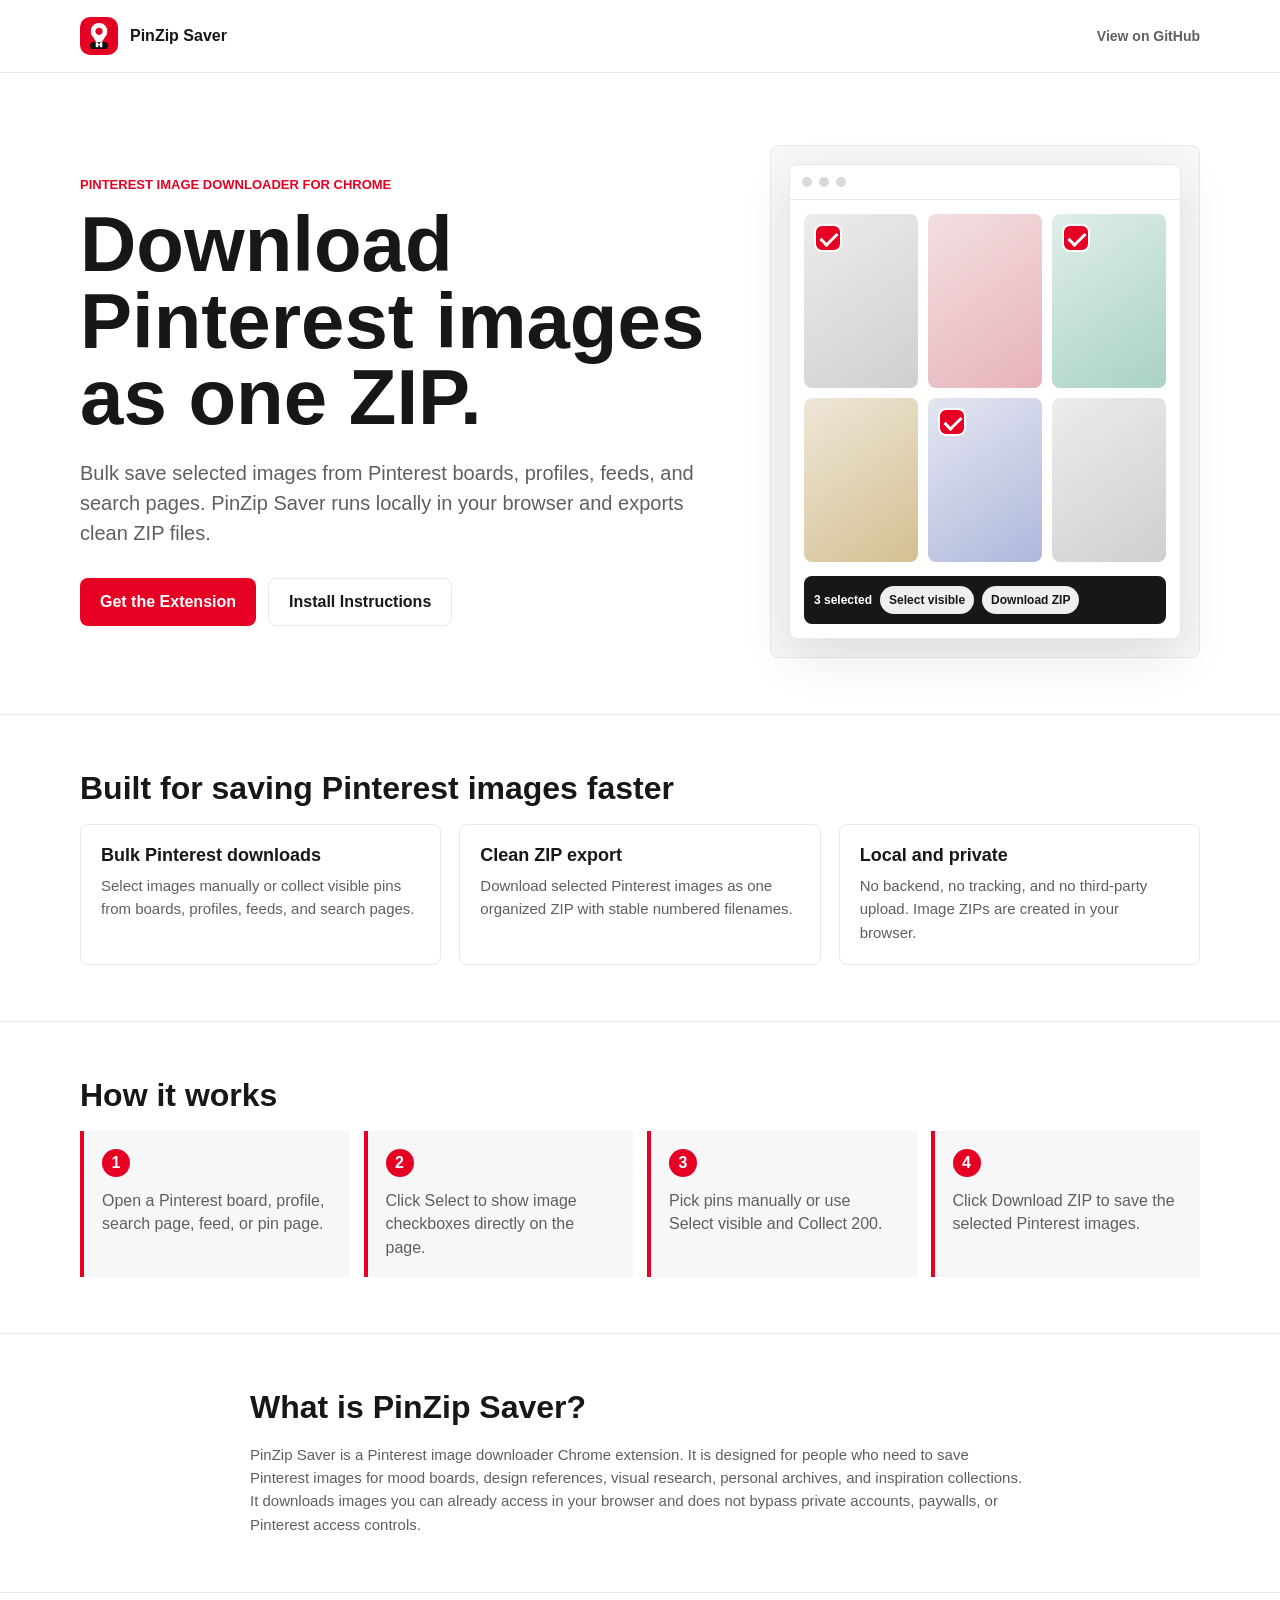
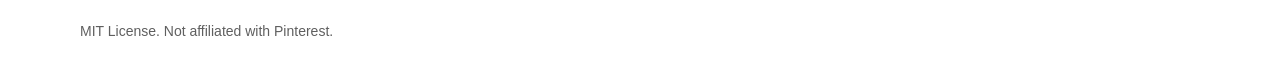
==== index.html @ fd4e2c31 "Polish Pinterest image downloader extension" ====
<!doctype html>
<html lang="en">
  <head>
    <meta charset="utf-8">
    <meta name="viewport" content="width=device-width, initial-scale=1">
    <title>Pinterest Image Downloader Chrome Extension | PinZip Saver</title>
    <meta name="description" content="PinZip Saver is a Chrome extension to bulk download Pinterest images from boards, profiles, feeds, and search pages as one ZIP file.">
    <meta name="keywords" content="Pinterest image downloader, Pinterest bulk downloader, Pinterest board downloader, Pinterest ZIP downloader, download Pinterest images, save Pinterest images Chrome extension, Pinterest image saver">
    <meta name="robots" content="index, follow">
    <meta property="og:type" content="website">
    <meta property="og:title" content="Pinterest Image Downloader Chrome Extension">
    <meta property="og:description" content="Bulk save selected Pinterest images as one clean ZIP file. Local, lightweight, and private.">
    <meta property="og:image" content="icon128.png">
    <meta name="twitter:card" content="summary">
    <meta name="twitter:title" content="Pinterest Image Downloader Chrome Extension">
    <meta name="twitter:description" content="Download selected Pinterest images from boards, profiles, feeds, and search pages as one ZIP.">
    <meta name="twitter:image" content="icon128.png">
    <link rel="icon" href="icon128.png">
    <script type="application/ld+json">
      {
        "@context": "https://schema.org",
        "@type": "SoftwareApplication",
        "name": "PinZip Saver",
        "applicationCategory": "BrowserApplication",
        "operatingSystem": "Chrome",
        "description": "A Chrome extension for bulk downloading selected Pinterest images from boards, profiles, feeds, and search pages as a ZIP file.",
        "softwareVersion": "1.3.2",
        "offers": {
          "@type": "Offer",
          "price": "0",
          "priceCurrency": "USD"
        }
      }
    </script>
    <style>
      :root {
        color-scheme: light;
        --red: #e60023;
        --red-dark: #ad081b;
        --ink: #171717;
        --muted: #5f5f5f;
        --line: #e8e8e8;
        --soft: #f7f7f7;
        --white: #fff;
      }

      * {
        box-sizing: border-box;
      }

      body {
        margin: 0;
        color: var(--ink);
        background: var(--white);
        font-family: Arial, Helvetica, sans-serif;
      }

      a {
        color: inherit;
      }

      .wrap {
        width: min(1120px, calc(100% - 40px));
        margin: 0 auto;
      }

      header {
        border-bottom: 1px solid var(--line);
        background: rgba(255, 255, 255, 0.92);
      }

      nav {
        display: flex;
        align-items: center;
        justify-content: space-between;
        min-height: 72px;
      }

      .brand {
        display: flex;
        align-items: center;
        gap: 12px;
        font-weight: 800;
      }

      .brand img {
        width: 38px;
        height: 38px;
        border-radius: 10px;
      }

      .nav-link {
        color: var(--muted);
        font-size: 14px;
        font-weight: 700;
        text-decoration: none;
      }

      .hero {
        padding: 72px 0 56px;
        border-bottom: 1px solid var(--line);
      }

      .hero-grid {
        display: grid;
        grid-template-columns: minmax(0, 1fr) 430px;
        gap: 56px;
        align-items: center;
      }

      .eyebrow {
        margin: 0 0 14px;
        color: var(--red);
        font-size: 13px;
        font-weight: 800;
        letter-spacing: 0;
        text-transform: uppercase;
      }

      h1 {
        max-width: 760px;
        margin: 0;
        font-size: clamp(42px, 7vw, 78px);
        line-height: 0.98;
        letter-spacing: 0;
      }

      .lead {
        max-width: 680px;
        margin: 22px 0 0;
        color: var(--muted);
        font-size: 20px;
        line-height: 1.5;
      }

      .actions {
        display: flex;
        flex-wrap: wrap;
        gap: 12px;
        margin-top: 30px;
      }

      .button {
        display: inline-flex;
        align-items: center;
        justify-content: center;
        min-height: 48px;
        padding: 0 20px;
        border-radius: 8px;
        font-weight: 800;
        text-decoration: none;
      }

      .primary {
        background: var(--red);
        color: #fff;
      }

      .primary:hover {
        background: var(--red-dark);
      }

      .secondary {
        border: 1px solid var(--line);
        background: #fff;
      }

      .preview {
        padding: 18px;
        border: 1px solid var(--line);
        border-radius: 8px;
        background: var(--soft);
      }

      .browser {
        overflow: hidden;
        border: 1px solid var(--line);
        border-radius: 8px;
        background: #fff;
        box-shadow: 0 18px 50px rgba(0, 0, 0, 0.1);
      }

      .bar {
        display: flex;
        gap: 7px;
        padding: 12px;
        border-bottom: 1px solid var(--line);
      }

      .dot {
        width: 10px;
        height: 10px;
        border-radius: 50%;
        background: #d9d9d9;
      }

      .pins {
        display: grid;
        grid-template-columns: repeat(3, 1fr);
        gap: 10px;
        padding: 14px;
      }

      .pin {
        position: relative;
        min-height: 132px;
        border-radius: 8px;
        background: linear-gradient(145deg, #ececec, #cfcfcf);
      }

      .pin:nth-child(2) {
        min-height: 174px;
        background: linear-gradient(145deg, #f3dfdf, #e7b2bb);
      }

      .pin:nth-child(3) {
        min-height: 118px;
        background: linear-gradient(145deg, #dfeee9, #a9d2c4);
      }

      .pin:nth-child(4) {
        min-height: 164px;
        background: linear-gradient(145deg, #eee7d8, #d3bf91);
      }

      .pin:nth-child(5) {
        min-height: 126px;
        background: linear-gradient(145deg, #e4e6f0, #afb8dc);
      }

      .check {
        position: absolute;
        top: 10px;
        left: 10px;
        width: 28px;
        height: 28px;
        border: 2px solid #fff;
        border-radius: 8px;
        background: var(--red);
      }

      .check::after {
        content: "";
        position: absolute;
        left: 8px;
        top: 3px;
        width: 7px;
        height: 14px;
        border: solid #fff;
        border-width: 0 3px 3px 0;
        transform: rotate(45deg);
      }

      .toolbar {
        display: flex;
        align-items: center;
        gap: 8px;
        margin: 0 14px 14px;
        padding: 10px;
        border-radius: 8px;
        background: #171717;
        color: #fff;
        font-size: 12px;
        font-weight: 800;
      }

      .pill {
        padding: 7px 9px;
        border-radius: 999px;
        background: #efefef;
        color: #171717;
      }

      section {
        padding: 56px 0;
        border-bottom: 1px solid var(--line);
      }

      h2 {
        margin: 0 0 18px;
        font-size: 32px;
        line-height: 1.1;
        letter-spacing: 0;
      }

      .grid {
        display: grid;
        grid-template-columns: repeat(3, minmax(0, 1fr));
        gap: 18px;
      }

      .feature {
        padding: 20px;
        border: 1px solid var(--line);
        border-radius: 8px;
      }

      .feature h3 {
        margin: 0 0 8px;
        font-size: 18px;
      }

      .feature p,
      .copy p {
        margin: 0;
        color: var(--muted);
        font-size: 15px;
        line-height: 1.55;
      }

      .steps {
        display: grid;
        grid-template-columns: repeat(4, minmax(0, 1fr));
        gap: 14px;
        counter-reset: steps;
      }

      .step {
        padding: 18px;
        border-left: 4px solid var(--red);
        background: var(--soft);
      }

      .step::before {
        counter-increment: steps;
        content: counter(steps);
        display: inline-flex;
        align-items: center;
        justify-content: center;
        width: 28px;
        height: 28px;
        margin-bottom: 12px;
        border-radius: 50%;
        background: var(--red);
        color: #fff;
        font-weight: 800;
      }

      .step p {
        margin: 0;
        color: var(--muted);
        line-height: 1.45;
      }

      .copy {
        max-width: 780px;
      }

      footer {
        padding: 30px 0;
        color: var(--muted);
        font-size: 14px;
      }

      @media (max-width: 900px) {
        .hero-grid,
        .grid,
        .steps {
          grid-template-columns: 1fr;
        }

        .hero {
          padding-top: 44px;
        }
      }
    </style>
  </head>
  <body>
    <header>
      <nav class="wrap">
        <div class="brand">
          <img src="icon128.png" alt="">
          <span>PinZip Saver</span>
        </div>
        <a class="nav-link" href="https://github.com/metehankasapp/pinterest-image-downloader">View on GitHub</a>
      </nav>
    </header>

    <main>
      <section class="hero">
        <div class="wrap hero-grid">
          <div>
            <p class="eyebrow">Pinterest image downloader for Chrome</p>
            <h1>Download Pinterest images as one ZIP.</h1>
            <p class="lead">Bulk save selected images from Pinterest boards, profiles, feeds, and search pages. PinZip Saver runs locally in your browser and exports clean ZIP files.</p>
            <div class="actions">
              <a class="button primary" href="https://github.com/metehankasapp/pinterest-image-downloader">Get the Extension</a>
              <a class="button secondary" href="https://github.com/metehankasapp/pinterest-image-downloader#install">Install Instructions</a>
            </div>
          </div>
          <div class="preview" aria-label="Pinterest downloader preview">
            <div class="browser">
              <div class="bar">
                <span class="dot"></span>
                <span class="dot"></span>
                <span class="dot"></span>
              </div>
              <div class="pins">
                <div class="pin"><span class="check"></span></div>
                <div class="pin"></div>
                <div class="pin"><span class="check"></span></div>
                <div class="pin"></div>
                <div class="pin"><span class="check"></span></div>
                <div class="pin"></div>
              </div>
              <div class="toolbar">
                <span>3 selected</span>
                <span class="pill">Select visible</span>
                <span class="pill">Download ZIP</span>
              </div>
            </div>
          </div>
        </div>
      </section>

      <section>
        <div class="wrap">
          <h2>Built for saving Pinterest images faster</h2>
          <div class="grid">
            <article class="feature">
              <h3>Bulk Pinterest downloads</h3>
              <p>Select images manually or collect visible pins from boards, profiles, feeds, and search pages.</p>
            </article>
            <article class="feature">
              <h3>Clean ZIP export</h3>
              <p>Download selected Pinterest images as one organized ZIP with stable numbered filenames.</p>
            </article>
            <article class="feature">
              <h3>Local and private</h3>
              <p>No backend, no tracking, and no third-party upload. Image ZIPs are created in your browser.</p>
            </article>
          </div>
        </div>
      </section>

      <section>
        <div class="wrap">
          <h2>How it works</h2>
          <div class="steps">
            <div class="step"><p>Open a Pinterest board, profile, search page, feed, or pin page.</p></div>
            <div class="step"><p>Click Select to show image checkboxes directly on the page.</p></div>
            <div class="step"><p>Pick pins manually or use Select visible and Collect 200.</p></div>
            <div class="step"><p>Click Download ZIP to save the selected Pinterest images.</p></div>
          </div>
        </div>
      </section>

      <section>
        <div class="wrap copy">
          <h2>What is PinZip Saver?</h2>
          <p>PinZip Saver is a Pinterest image downloader Chrome extension. It is designed for people who need to save Pinterest images for mood boards, design references, visual research, personal archives, and inspiration collections. It downloads images you can already access in your browser and does not bypass private accounts, paywalls, or Pinterest access controls.</p>
        </div>
      </section>
    </main>

    <footer>
      <div class="wrap">MIT License. Not affiliated with Pinterest.</div>
    </footer>
  </body>
</html>
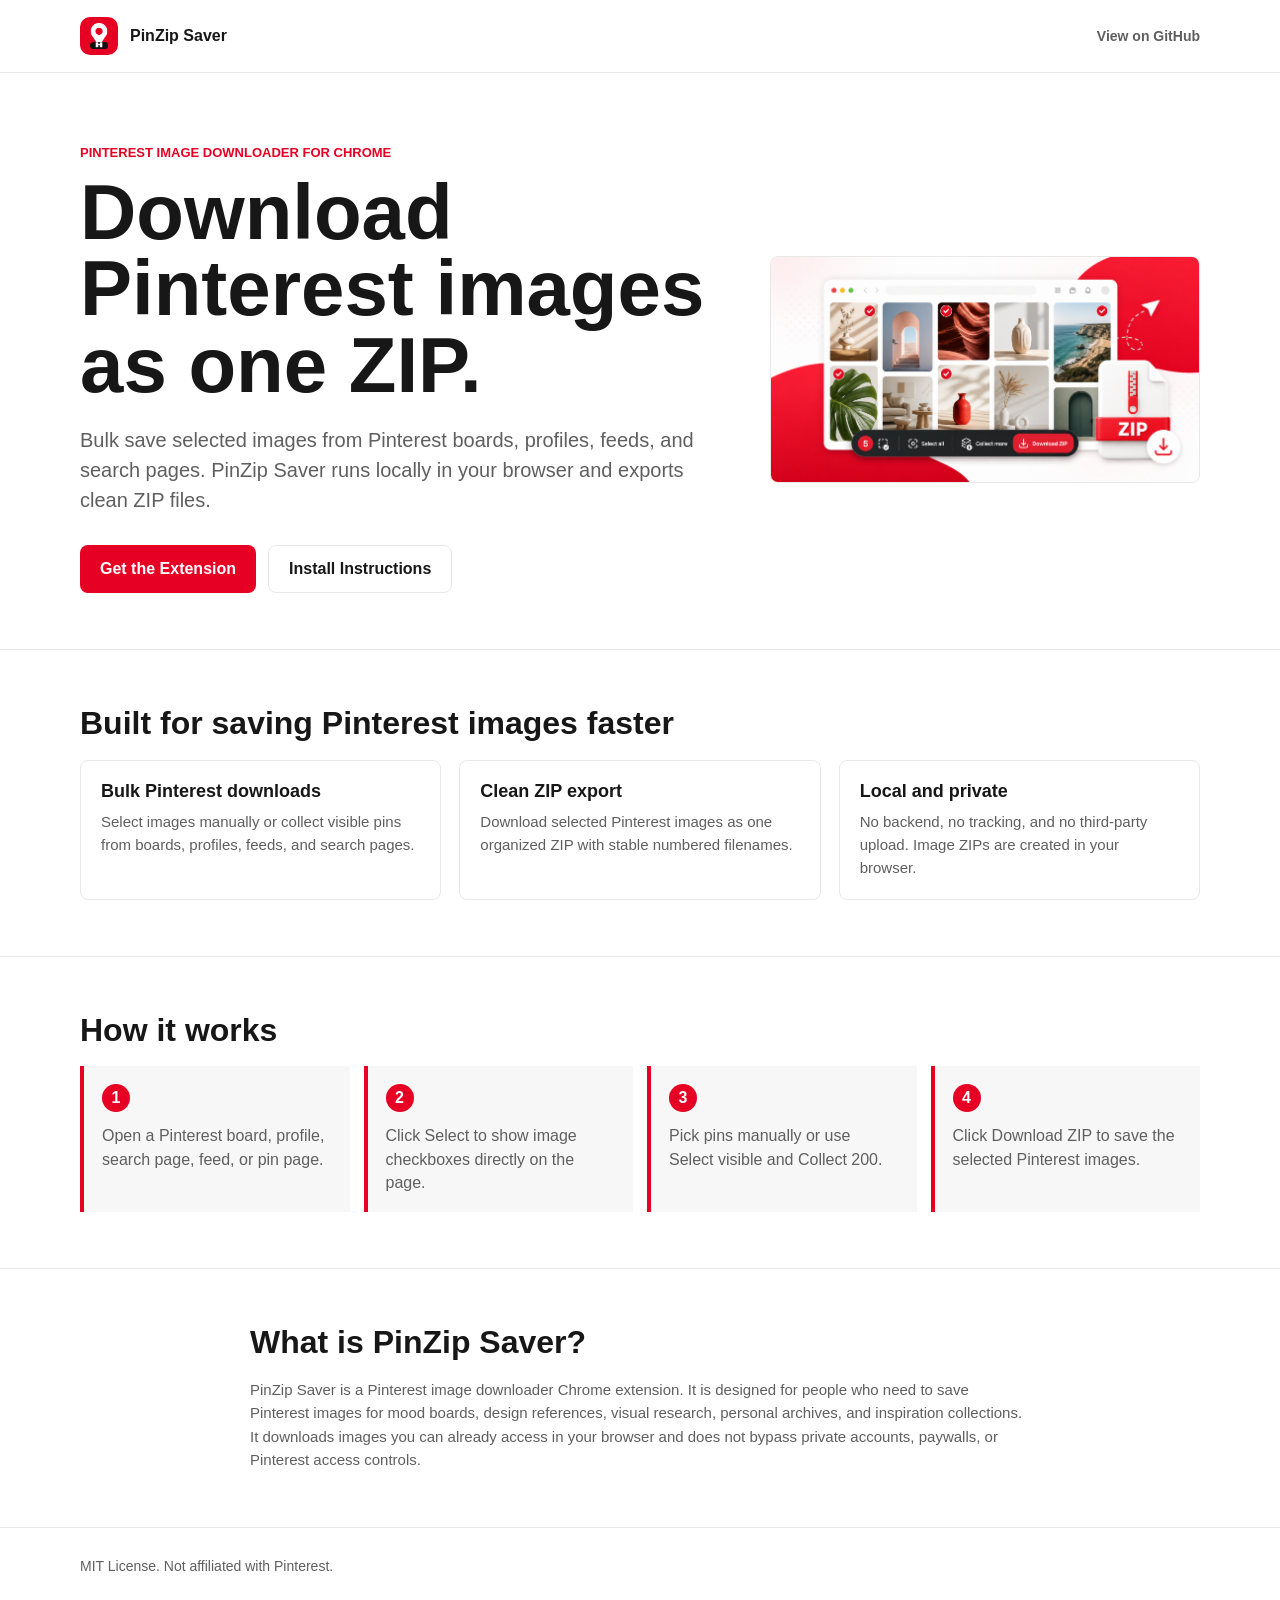
==== commit 30206b05: "Add social preview image" ====
--- a/index.html
+++ b/index.html
@@ -10,11 +10,11 @@
     <meta property="og:type" content="website">
     <meta property="og:title" content="Pinterest Image Downloader Chrome Extension">
     <meta property="og:description" content="Bulk save selected Pinterest images as one clean ZIP file. Local, lightweight, and private.">
-    <meta property="og:image" content="icon128.png">
+    <meta property="og:image" content="social-preview.png">
     <meta name="twitter:card" content="summary">
     <meta name="twitter:title" content="Pinterest Image Downloader Chrome Extension">
     <meta name="twitter:description" content="Download selected Pinterest images from boards, profiles, feeds, and search pages as one ZIP.">
-    <meta name="twitter:image" content="icon128.png">
+    <meta name="twitter:image" content="social-preview.png">
     <link rel="icon" href="icon128.png">
     <script type="application/ld+json">
       {
@@ -166,109 +166,16 @@
       }
 
       .preview {
-        padding: 18px;
+        overflow: hidden;
         border: 1px solid var(--line);
         border-radius: 8px;
         background: var(--soft);
       }
 
-      .browser {
-        overflow: hidden;
-        border: 1px solid var(--line);
-        border-radius: 8px;
-        background: #fff;
-        box-shadow: 0 18px 50px rgba(0, 0, 0, 0.1);
-      }
-
-      .bar {
-        display: flex;
-        gap: 7px;
-        padding: 12px;
-        border-bottom: 1px solid var(--line);
-      }
-
-      .dot {
-        width: 10px;
-        height: 10px;
-        border-radius: 50%;
-        background: #d9d9d9;
-      }
-
-      .pins {
-        display: grid;
-        grid-template-columns: repeat(3, 1fr);
-        gap: 10px;
-        padding: 14px;
-      }
-
-      .pin {
-        position: relative;
-        min-height: 132px;
-        border-radius: 8px;
-        background: linear-gradient(145deg, #ececec, #cfcfcf);
-      }
-
-      .pin:nth-child(2) {
-        min-height: 174px;
-        background: linear-gradient(145deg, #f3dfdf, #e7b2bb);
-      }
-
-      .pin:nth-child(3) {
-        min-height: 118px;
-        background: linear-gradient(145deg, #dfeee9, #a9d2c4);
-      }
-
-      .pin:nth-child(4) {
-        min-height: 164px;
-        background: linear-gradient(145deg, #eee7d8, #d3bf91);
-      }
-
-      .pin:nth-child(5) {
-        min-height: 126px;
-        background: linear-gradient(145deg, #e4e6f0, #afb8dc);
-      }
-
-      .check {
-        position: absolute;
-        top: 10px;
-        left: 10px;
-        width: 28px;
-        height: 28px;
-        border: 2px solid #fff;
-        border-radius: 8px;
-        background: var(--red);
-      }
-
-      .check::after {
-        content: "";
-        position: absolute;
-        left: 8px;
-        top: 3px;
-        width: 7px;
-        height: 14px;
-        border: solid #fff;
-        border-width: 0 3px 3px 0;
-        transform: rotate(45deg);
-      }
-
-      .toolbar {
-        display: flex;
-        align-items: center;
-        gap: 8px;
-        margin: 0 14px 14px;
-        padding: 10px;
-        border-radius: 8px;
-        background: #171717;
-        color: #fff;
-        font-size: 12px;
-        font-weight: 800;
-      }
-
-      .pill {
-        padding: 7px 9px;
-        border-radius: 999px;
-        background: #efefef;
-        color: #171717;
+      .preview img {
+        display: block;
+        width: 100%;
+        height: auto;
       }
 
       section {
@@ -388,27 +295,8 @@
               <a class="button secondary" href="https://github.com/metehankasapp/pinterest-image-downloader#install">Install Instructions</a>
             </div>
           </div>
-          <div class="preview" aria-label="Pinterest downloader preview">
-            <div class="browser">
-              <div class="bar">
-                <span class="dot"></span>
-                <span class="dot"></span>
-                <span class="dot"></span>
-              </div>
-              <div class="pins">
-                <div class="pin"><span class="check"></span></div>
-                <div class="pin"></div>
-                <div class="pin"><span class="check"></span></div>
-                <div class="pin"></div>
-                <div class="pin"><span class="check"></span></div>
-                <div class="pin"></div>
-              </div>
-              <div class="toolbar">
-                <span>3 selected</span>
-                <span class="pill">Select visible</span>
-                <span class="pill">Download ZIP</span>
-              </div>
-            </div>
+          <div class="preview">
+            <img src="social-preview.png" alt="PinZip Saver Pinterest image downloader preview">
           </div>
         </div>
       </section>
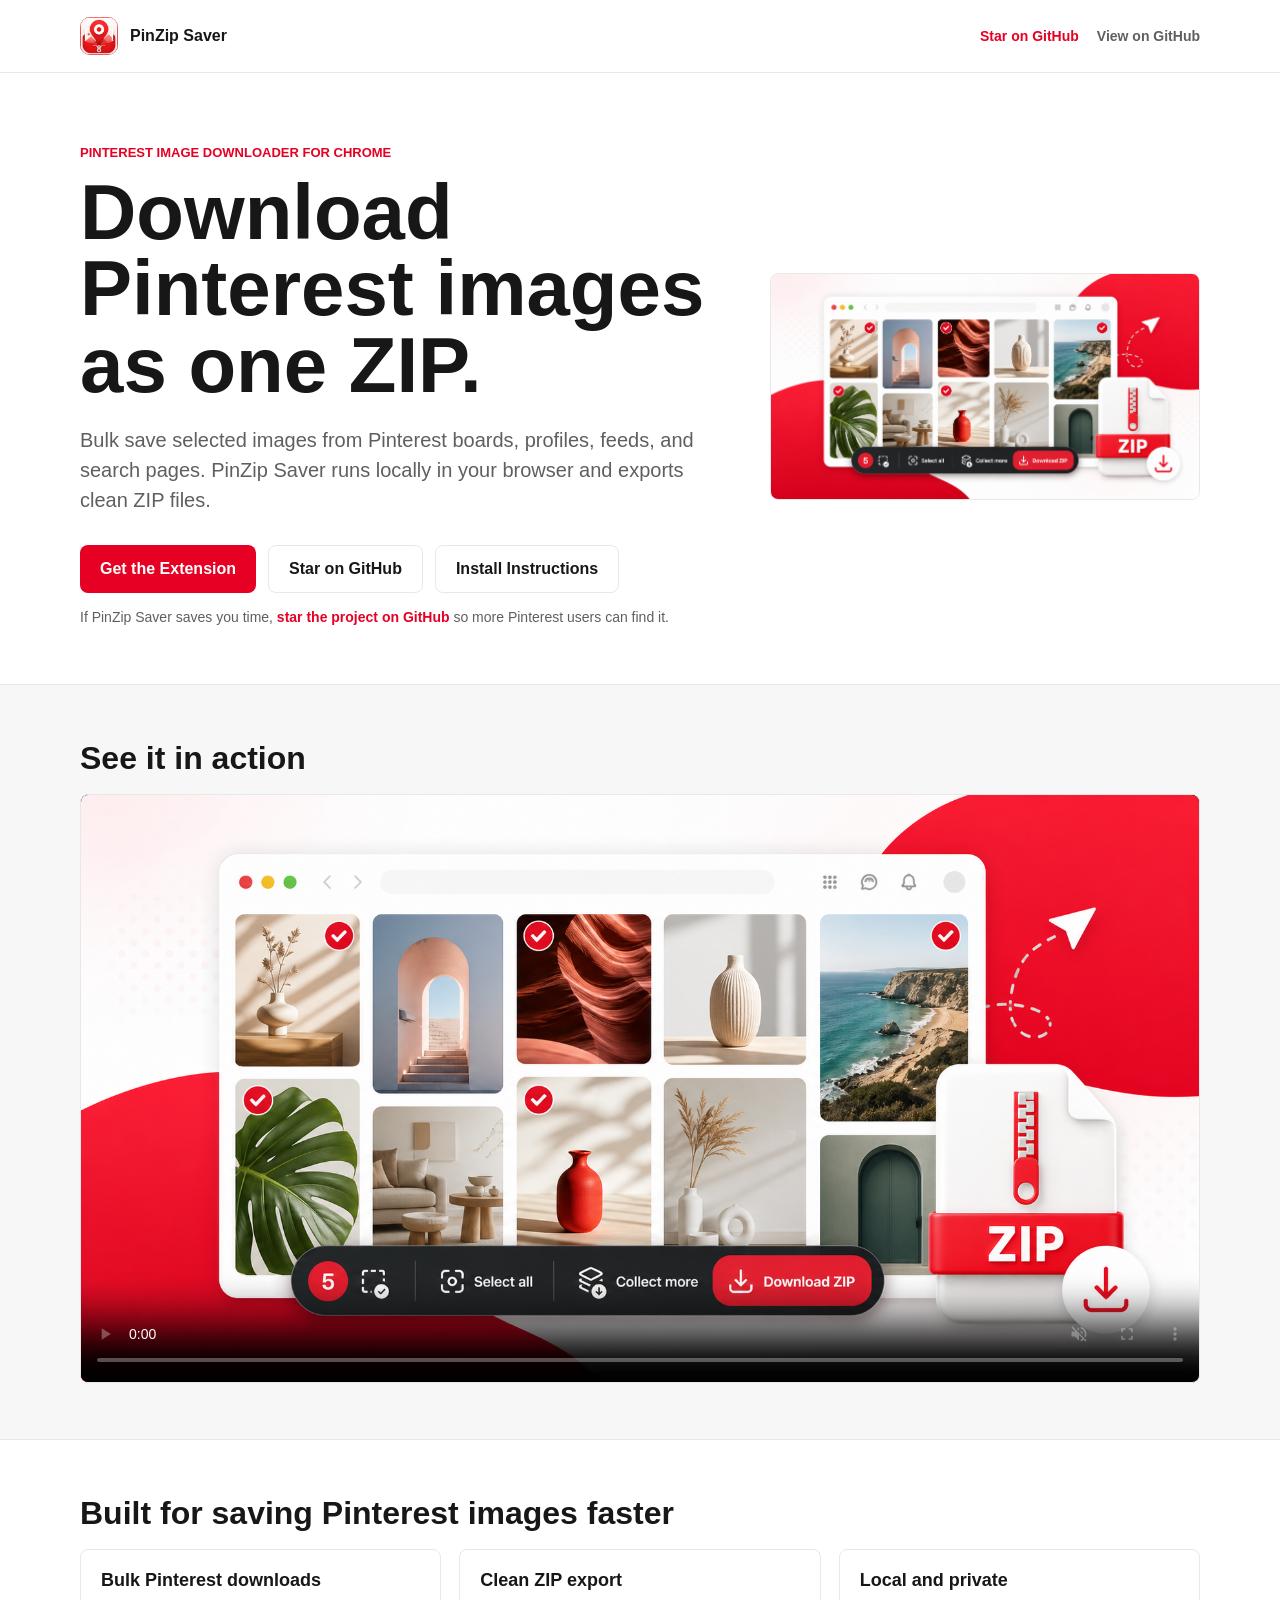
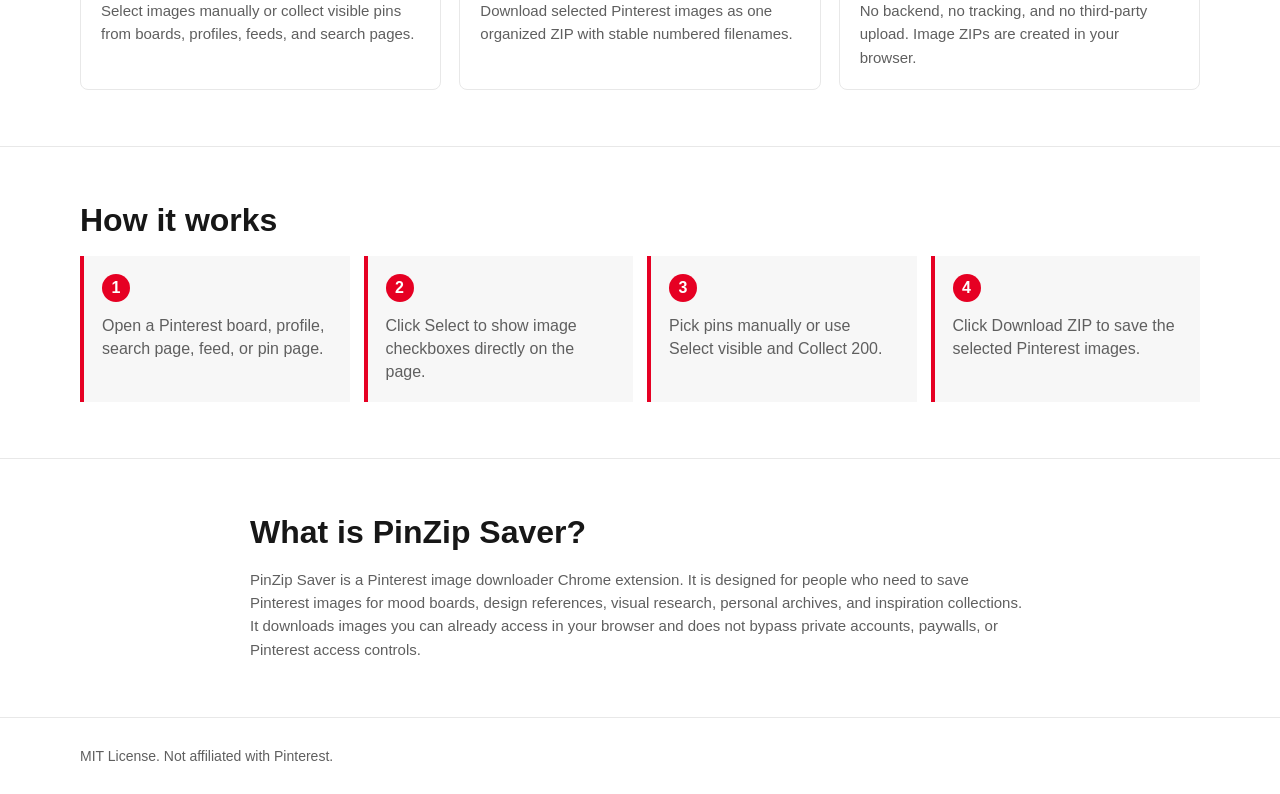
==== commit 38db2e4f: "Add landing page demo video" ====
--- a/index.html
+++ b/index.html
@@ -96,6 +96,16 @@
         text-decoration: none;
       }
 
+      .nav-actions {
+        display: flex;
+        align-items: center;
+        gap: 18px;
+      }
+
+      .star-link {
+        color: var(--red);
+      }
+
       .hero {
         padding: 72px 0 56px;
         border-bottom: 1px solid var(--line);
@@ -165,6 +175,19 @@
         background: #fff;
       }
 
+      .star-note {
+        margin: 14px 0 0;
+        color: var(--muted);
+        font-size: 14px;
+        line-height: 1.45;
+      }
+
+      .star-note a {
+        color: var(--red);
+        font-weight: 800;
+        text-decoration: none;
+      }
+
       .preview {
         overflow: hidden;
         border: 1px solid var(--line);
@@ -176,6 +199,19 @@
         display: block;
         width: 100%;
         height: auto;
+      }
+
+      .demo {
+        background: var(--soft);
+      }
+
+      .demo video {
+        display: block;
+        width: 100%;
+        max-height: 720px;
+        border: 1px solid var(--line);
+        border-radius: 8px;
+        background: #000;
       }
 
       section {
@@ -269,6 +305,10 @@
         .hero {
           padding-top: 44px;
         }
+
+        .nav-actions {
+          gap: 12px;
+        }
       }
     </style>
   </head>
@@ -279,7 +319,10 @@
           <img src="icon128.png" alt="">
           <span>PinZip Saver</span>
         </div>
-        <a class="nav-link" href="https://github.com/metehankasapp/pinterest-image-downloader">View on GitHub</a>
+        <div class="nav-actions">
+          <a class="nav-link star-link" href="https://github.com/metehankasapp/pinterest-image-downloader/stargazers">Star on GitHub</a>
+          <a class="nav-link" href="https://github.com/metehankasapp/pinterest-image-downloader">View on GitHub</a>
+        </div>
       </nav>
     </header>
 
@@ -292,12 +335,23 @@
             <p class="lead">Bulk save selected images from Pinterest boards, profiles, feeds, and search pages. PinZip Saver runs locally in your browser and exports clean ZIP files.</p>
             <div class="actions">
               <a class="button primary" href="https://github.com/metehankasapp/pinterest-image-downloader">Get the Extension</a>
+              <a class="button secondary" href="https://github.com/metehankasapp/pinterest-image-downloader/stargazers">Star on GitHub</a>
               <a class="button secondary" href="https://github.com/metehankasapp/pinterest-image-downloader#install">Install Instructions</a>
             </div>
+            <p class="star-note">If PinZip Saver saves you time, <a href="https://github.com/metehankasapp/pinterest-image-downloader/stargazers">star the project on GitHub</a> so more Pinterest users can find it.</p>
           </div>
           <div class="preview">
             <img src="social-preview.png" alt="PinZip Saver Pinterest image downloader preview">
           </div>
+        </div>
+      </section>
+
+      <section class="demo">
+        <div class="wrap">
+          <h2>See it in action</h2>
+          <video controls autoplay muted loop playsinline poster="social-preview.png">
+            <source src="demo.mp4" type="video/mp4">
+          </video>
         </div>
       </section>
 
